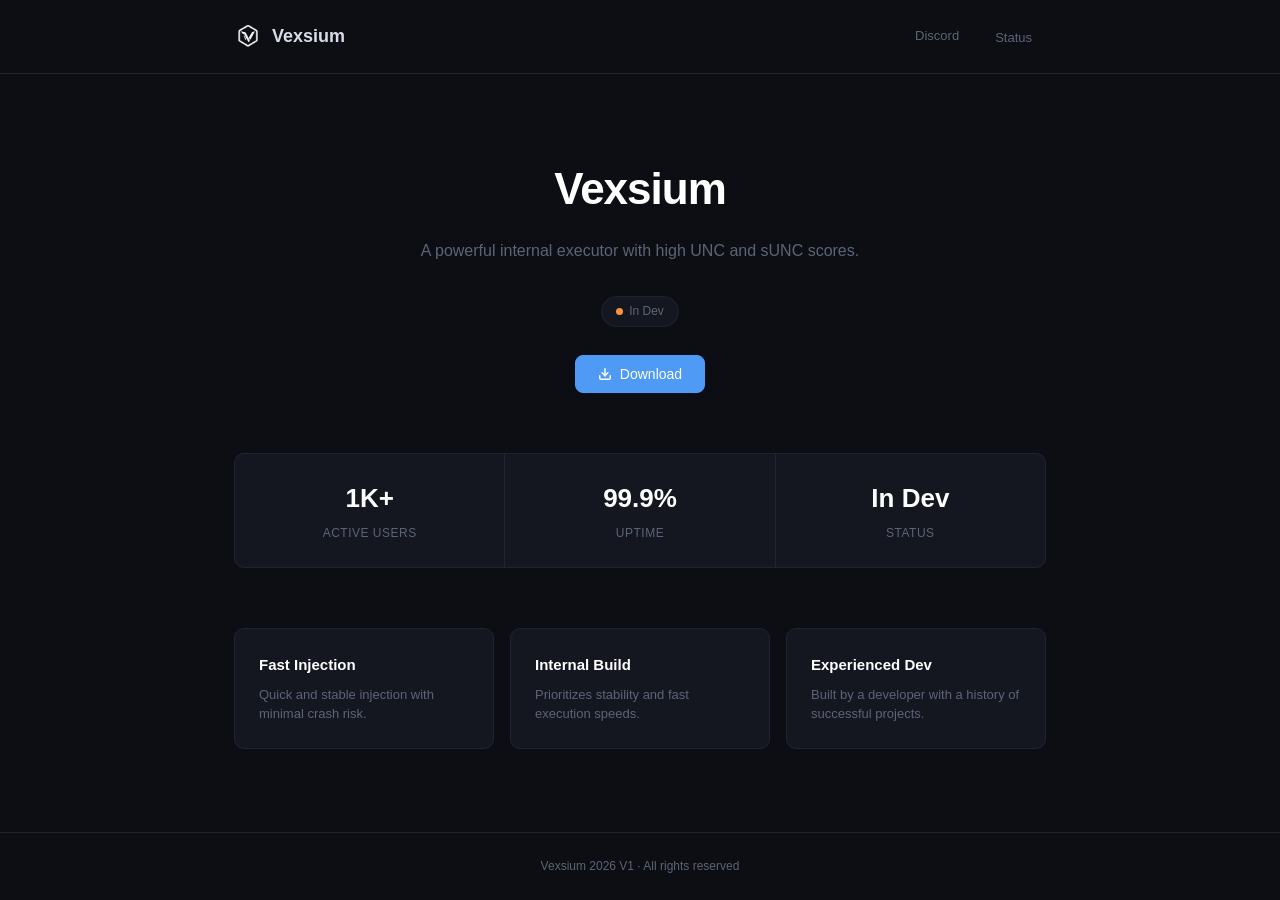
==== index.html @ 1e790089 "dfdsf" ====
<!DOCTYPE html>
<html lang="en">
<head>
    <meta charset="UTF-8">
    <meta name="viewport" content="width=device-width, initial-scale=1.0">
    <title>Vexsium</title>
    <link rel="icon" type="image/png" href="Logo.png">
    <style>
        :root {
            --bg: #0c0e13;
            --surface: #141720;
            --surface-hover: #1a1e2b;
            --border: #1f2435;
            --text: #d8dce6;
            --muted: #5c6478;
            --accent: #4e9af5;
            --accent-dim: rgba(78, 154, 245, 0.1);
            --green: #34d399;
            --red: #f87171;
            --orange: #fb923c;
            --yellow: #fbbf24;
            --blue: #60a5fa;
            --purple: #a78bfa;
            --ease: cubic-bezier(0.16, 1, 0.3, 1);
        }

        * { margin: 0; padding: 0; box-sizing: border-box; }

        body {
            font-family: -apple-system, BlinkMacSystemFont, 'Segoe UI', Roboto, Oxygen, Ubuntu, sans-serif;
            background-color: var(--bg);
            color: var(--text);
            line-height: 1.6;
            min-height: 100vh;
            display: flex;
            flex-direction: column;
            -webkit-font-smoothing: antialiased;
        }

        .wrap {
            max-width: 860px;
            width: 100%;
            margin: 0 auto;
            padding: 0 24px;
        }

        @keyframes fadeInUp {
            from { opacity: 0; transform: translateY(16px); }
            to { opacity: 1; transform: translateY(0); }
        }

        @keyframes pulse {
            0%, 100% { opacity: 1; transform: scale(1); }
            50% { opacity: 0.6; transform: scale(0.9); }
        }

        .anim-in {
            opacity: 0;
            animation: fadeInUp 0.6s var(--ease) forwards;
        }

        .delay-1 { animation-delay: 0.1s; }
        .delay-2 { animation-delay: 0.2s; }
        .delay-3 { animation-delay: 0.3s; }

        nav {
            padding: 20px 0;
            border-bottom: 1px solid var(--border);
        }

        nav .wrap {
            display: flex;
            justify-content: space-between;
            align-items: center;
        }

        .brand {
            display: flex;
            align-items: center;
            gap: 10px;
            font-size: 18px;
            font-weight: 700;
            color: var(--text);
            text-decoration: none;
            transition: opacity 0.2s var(--ease);
        }

        .brand:hover { opacity: 0.8; }

        .brand img {
            width: 28px;
            height: 28px;
        }

        .nav-links {
            display: flex;
            align-items: center;
            gap: 8px;
        }

        .nav-link {
            padding: 6px 14px;
            font-size: 13px;
            color: var(--muted);
            text-decoration: none;
            border-radius: 6px;
            transition: all 0.2s var(--ease);
        }

        .nav-link:hover {
            color: var(--text);
            background: var(--surface);
        }

        .hero {
            padding: 80px 0 60px;
            text-align: center;
        }

        .hero h1 {
            font-size: 44px;
            font-weight: 700;
            letter-spacing: -1px;
            margin-bottom: 14px;
            color: #fff;
        }

        .hero p {
            color: var(--muted);
            font-size: 16px;
            max-width: 480px;
            margin: 0 auto 32px;
        }

        .badge {
            display: inline-flex;
            align-items: center;
            gap: 6px;
            padding: 5px 14px;
            background: var(--surface);
            border: 1px solid var(--border);
            border-radius: 20px;
            font-size: 12px;
            font-weight: 500;
            color: var(--muted);
            transition: border-color 0.2s var(--ease);
        }

        .badge:hover { border-color: var(--muted); }

        .badge-dot {
            width: 7px;
            height: 7px;
            border-radius: 50%;
            background: var(--accent);
            animation: pulse 2s infinite var(--ease);
        }

        .btn-row {
            display: flex;
            gap: 12px;
            justify-content: center;
            margin-top: 28px;
        }

        .dropdown-wrap {
            position: relative;
        }

        .btn {
            display: inline-flex;
            align-items: center;
            gap: 8px;
            padding: 10px 22px;
            font-size: 14px;
            font-weight: 500;
            border-radius: 8px;
            text-decoration: none;
            cursor: pointer;
            border: 1px solid var(--border);
            background: var(--surface);
            color: var(--text);
            transition: all 0.2s var(--ease);
        }

        .btn:hover {
            background: var(--surface-hover);
            border-color: #2a3045;
            transform: translateY(-1px);
        }

        .btn:active { transform: translateY(0); }

        .btn-fill {
            background: var(--accent);
            border-color: var(--accent);
            color: #fff;
        }

        .btn-fill:hover {
            opacity: 0.9;
            background: var(--accent);
            transform: translateY(-1px);
        }

        .dropdown-menu {
            position: absolute;
            top: calc(100% + 8px);
            left: 50%;
            transform: translateX(-50%) translateY(-8px);
            width: 180px;
            background: var(--surface);
            border: 1px solid var(--border);
            border-radius: 8px;
            padding: 4px;
            opacity: 0;
            visibility: hidden;
            transition: all 0.2s var(--ease);
            z-index: 200;
            box-shadow: 0 12px 32px rgba(0,0,0,0.4);
        }

        .dropdown-wrap.open .dropdown-menu {
            opacity: 1;
            visibility: visible;
            transform: translateX(-50%) translateY(0);
        }

        .dropdown-item {
            display: flex;
            align-items: center;
            gap: 8px;
            padding: 8px 12px;
            font-size: 13px;
            color: var(--text);
            text-decoration: none;
            border-radius: 6px;
            transition: background 0.15s var(--ease);
        }

        .dropdown-item:hover { background: var(--surface-hover); }

        .stats {
            display: grid;
            grid-template-columns: repeat(3, 1fr);
            gap: 1px;
            background: var(--border);
            border: 1px solid var(--border);
            border-radius: 10px;
            overflow: hidden;
            margin-bottom: 60px;
        }

        .stat {
            background: var(--surface);
            padding: 24px 16px;
            text-align: center;
            transition: background 0.2s var(--ease);
        }

        .stat:hover { background: var(--surface-hover); }

        .stat-num {
            font-size: 26px;
            font-weight: 700;
            color: #fff;
            margin-bottom: 4px;
        }

        .stat-lbl {
            font-size: 12px;
            color: var(--muted);
            text-transform: uppercase;
            letter-spacing: 0.5px;
        }

        .features {
            display: grid;
            grid-template-columns: repeat(3, 1fr);
            gap: 16px;
            margin-bottom: 60px;
        }

        .feat {
            background: var(--surface);
            border: 1px solid var(--border);
            border-radius: 10px;
            padding: 24px;
            transition: all 0.2s var(--ease);
        }

        .feat:hover {
            border-color: #2a3045;
            transform: translateY(-2px);
        }

        .feat h3 {
            font-size: 15px;
            font-weight: 600;
            color: #fff;
            margin-bottom: 8px;
        }

        .feat p {
            font-size: 13px;
            color: var(--muted);
            line-height: 1.5;
        }

        .info-wrap { position: relative; }

        .info-panel {
            position: absolute;
            top: calc(100% + 8px);
            right: 0;
            width: 260px;
            background: var(--surface);
            border: 1px solid var(--border);
            border-radius: 10px;
            padding: 16px;
            z-index: 200;
            box-shadow: 0 12px 32px rgba(0,0,0,0.4);
            opacity: 0;
            visibility: hidden;
            transform: translateY(-8px);
            transition: all 0.2s var(--ease);
        }

        .info-panel.open { 
            opacity: 1; 
            visibility: visible; 
            transform: translateY(0); 
        }

        .info-panel h4 {
            font-size: 11px;
            text-transform: uppercase;
            letter-spacing: 0.6px;
            color: var(--muted);
            margin-bottom: 12px;
            padding-bottom: 8px;
            border-bottom: 1px solid var(--border);
        }

        .irow {
            display: flex;
            justify-content: space-between;
            padding: 4px 0;
            font-size: 13px;
        }

        .irow span:first-child { color: var(--muted); }
        .irow span:last-child { color: var(--text); font-weight: 500; }

        .ichanges {
            margin-top: 10px;
            padding-top: 10px;
            border-top: 1px solid var(--border);
        }

        .ichanges h4 {
            margin-bottom: 8px;
            padding-bottom: 0;
            border-bottom: none;
        }

        .ichange {
            font-size: 12px;
            color: var(--muted);
            padding: 4px 0 4px 10px;
            border-left: 2px solid var(--accent);
            margin-bottom: 6px;
        }

        footer {
            margin-top: auto;
            padding: 24px 0;
            border-top: 1px solid var(--border);
            text-align: center;
            font-size: 12px;
            color: var(--muted);
        }

        @media (max-width: 640px) {
            .hero h1 { font-size: 30px; }
            .stats, .features { grid-template-columns: 1fr; }
            .btn-row { flex-direction: column; align-items: center; }
            .dropdown-menu { left: 0; transform: translateY(-8px); width: 100%; }
            .dropdown-wrap.open .dropdown-menu { transform: translateY(0); }
        }
    </style>
</head>
<body>

<nav class="anim-in">
    <div class="wrap">
        <a href="#" class="brand">
            <img src="Logo.png" alt="Vexsium" onerror="this.style.display='none'">
            Vexsium
        </a>
        <div class="nav-links">
            <a href="#" class="nav-link" id="discord-link">Discord</a>
            <div class="info-wrap">
                <a href="#" class="nav-link" id="infoBtn">Status</a>
                <div class="info-panel" id="infoPanel">
                    <h4>Build Info</h4>
                    <div class="irow"><span>Version</span><span id="ep-version">--</span></div>
                    <div class="irow"><span>UNC</span><span id="ep-unc">--%</span></div>
                    <div class="irow"><span>sUNC</span><span id="ep-sunc">--%</span></div>
                    <div class="irow"><span>RakNet</span><span id="ep-raknet">--</span></div>
                    <div class="irow"><span>Multi Instance</span><span id="ep-multi">--</span></div>
                    <div class="irow"><span>Decompiler</span><span id="ep-decomp">--</span></div>
                    <div class="ichanges">
                        <h4>Changelog</h4>
                        <div id="ep-changelog"></div>
                    </div>
                </div>
            </div>
        </div>
    </div>
</nav>

<div class="wrap">
    <section class="hero anim-in delay-1">
        <h1>Vexsium</h1>
        <p>A powerful internal executor with high UNC and sUNC scores.</p>
        <div class="badge">
            <span class="badge-dot" id="main-status-dot"></span>
            <span id="main-status-text">Loading...</span>
        </div>
        <div class="btn-row">
            <div class="dropdown-wrap" id="download-wrap">
                <button class="btn btn-fill" id="download-btn">
                    <svg width="14" height="14" viewBox="0 0 24 24" fill="none" stroke="currentColor" stroke-width="2.5" stroke-linecap="round" stroke-linejoin="round"><path d="M21 15v4a2 2 0 0 1-2 2H5a2 2 0 0 1-2-2v-4"></path><polyline points="7 10 12 15 17 10"></polyline><line x1="12" y1="15" x2="12" y2="3"></line></svg>
                    Download
                </button>
                <div class="dropdown-menu" id="download-menu">
                    <!-- Populated dynamically -->
                </div>
            </div>
        </div>
    </section>

    <div class="stats anim-in delay-2">
        <div class="stat">
            <div class="stat-num" id="member-count">--</div>
            <div class="stat-lbl">Active Users</div>
        </div>
        <div class="stat">
            <div class="stat-num">99.9%</div>
            <div class="stat-lbl">Uptime</div>
        </div>
        <div class="stat">
            <div class="stat-num" id="status-label">--</div>
            <div class="stat-lbl">Status</div>
        </div>
    </div>

    <div class="features anim-in delay-3">
        <div class="feat">
            <h3>Fast Injection</h3>
            <p>Quick and stable injection with minimal crash risk.</p>
        </div>
        <div class="feat">
            <h3>Internal Build</h3>
            <p>Prioritizes stability and fast execution speeds.</p>
        </div>
        <div class="feat">
            <h3>Experienced Dev</h3>
            <p>Built by a developer with a history of successful projects.</p>
        </div>
    </div>
</div>

<footer class="anim-in delay-3">
    <div class="wrap">Vexsium 2026 V1 &middot; All rights reserved</div>
</footer>

<script>
    function fmt(n) {
        if (n >= 1e6) return (n / 1e6).toFixed(1).replace(/\.0$/, '') + 'M';
        if (n >= 1e3) return (n / 1e3).toFixed(1).replace(/\.0$/, '') + 'K';
        return String(n);
    }

    async function loadMembers() {
        try {
            const r = await fetch('https://discord.com/api/guilds/1538645400402264205/widget.json');
            if (!r.ok) throw 0;
            const d = await r.json();
            document.getElementById('member-count').textContent = fmt(d.members ? d.members.length : 0) + '+';
        } catch {
            document.getElementById('member-count').textContent = '1K+';
        }
    }

    async function loadEndpoint() {
        try {
            const r = await fetch('endpoint.json');
            if (!r.ok) throw 0;
            const d = await r.json();
            const v = d["Vexsium"];
            if (!v) throw 0;

            document.getElementById('main-status-text').textContent = v.Status;
            document.getElementById('status-label').textContent = v.Status;
            document.getElementById('ep-version').textContent = v.Version;
            document.getElementById('ep-unc').textContent = v.UNC + '%';
            document.getElementById('ep-sunc').textContent = v.sUNC + '%';
            document.getElementById('ep-raknet').textContent = v.Raknet ? 'Yes' : 'No';
            document.getElementById('ep-multi').textContent = v.Multi_Instance ? 'Yes' : 'No';
            document.getElementById('ep-decomp').textContent = v.Decompiler ? 'Yes' : 'No';

            if (v.Discord_Invite) {
                document.getElementById('discord-link').href = v.Discord_Invite;
            }

            const menu = document.getElementById('download-menu');
            menu.innerHTML = '';
            
            if (v.Download_Options && typeof v.Download_Options === 'object') {
                Object.values(v.Download_Options).forEach(opt => {
                    const a = document.createElement('a');
                    a.href = opt.Download_Link;
                    a.className = 'dropdown-item';
                    a.target = '_blank';
                    a.innerHTML = `<svg width="14" height="14" viewBox="0 0 24 24" fill="none" stroke="currentColor" stroke-width="2"><path d="M21 15v4a2 2 0 0 1-2 2H5a2 2 0 0 1-2-2v-4"></path><polyline points="7 10 12 15 17 10"></polyline><line x1="12" y1="15" x2="12" y2="3"></line></svg><span>${opt.Title}</span>`;
                    menu.appendChild(a);
                });
            }

            const cl = document.getElementById('ep-changelog');
            cl.innerHTML = '';
            if (Array.isArray(v.Changelogs) && v.Changelogs.length) {
                v.Changelogs.forEach(c => {
                    const div = document.createElement('div');
                    div.className = 'ichange';
                    div.textContent = c;
                    cl.appendChild(div);
                });
            } else {
                const div = document.createElement('div');
                div.className = 'ichange';
                div.textContent = 'No changes yet';
                cl.appendChild(div);
            }

            let dc = '#5c6478';
            if (v.Status === 'Operational') dc = '#34d399';
            else if (v.Status === 'Down') dc = '#f87171';
            else if (v.Status === 'Maintenance') dc = '#fbbf24';
            else if (v.Status === 'Testing') dc = '#a78bfa';
            else if (v.Status === 'Updating') dc = '#60a5fa';
            else if (v.Status === 'In Dev') dc = '#fb923c';

            document.getElementById('main-status-dot').style.background = dc;
        } catch {
            document.getElementById('main-status-text').textContent = 'Unknown';
        }
    }

    document.getElementById('infoBtn').addEventListener('click', e => {
        e.preventDefault();
        document.getElementById('infoPanel').classList.toggle('open');
    });

    document.getElementById('download-btn').addEventListener('click', e => {
        e.preventDefault();
        document.getElementById('download-wrap').classList.toggle('open');
    });

    document.addEventListener('click', e => {
        const infoWrap = document.querySelector('.info-wrap');
        if (!infoWrap.contains(e.target)) {
            document.getElementById('infoPanel').classList.remove('open');
        }
        
        const downloadWrap = document.getElementById('download-wrap');
        if (!downloadWrap.contains(e.target)) {
            downloadWrap.classList.remove('open');
        }
    });

    loadMembers();
    loadEndpoint();
    setInterval(loadEndpoint, 30000);
</script>

</body>
</html>
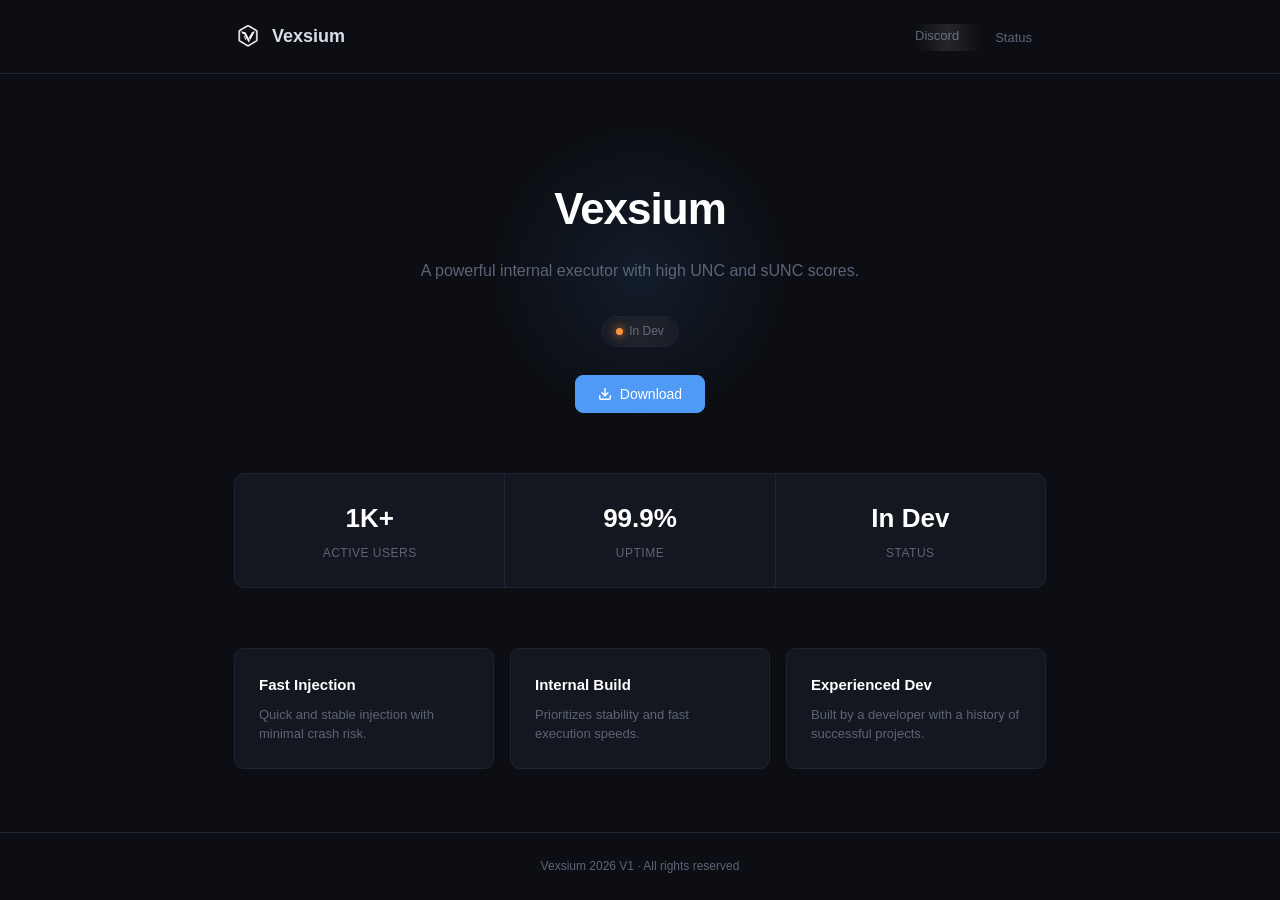
==== commit 52b97a03: "dsdf" ====
--- a/index.html
+++ b/index.html
@@ -5,6 +5,21 @@
     <meta name="viewport" content="width=device-width, initial-scale=1.0">
     <title>Vexsium</title>
     <link rel="icon" type="image/png" href="Logo.png">
+    <meta name="description" content="A powerful internal executor with high UNC and sUNC scores.">
+    <meta name="theme-color" content="#4e9af5">
+    <meta property="og:type" content="website">
+    <meta property="og:url" content="https://vexsium.kdns.fr/">
+    <meta property="og:title" content="Vexsium">
+    <meta property="og:description" content="A powerful internal executor with high UNC and sUNC scores.">
+    <meta property="og:image" content="Preview.png">
+    <meta property="og:image:width" content="1200">
+    <meta property="og:image:height" content="630">
+    <meta property="og:site_name" content="Vexsium">
+    <meta property="twitter:card" content="summary_large_image">
+    <meta property="twitter:url" content="https://vexsium.kdns.fr/">
+    <meta property="twitter:title" content="Vexsium">
+    <meta property="twitter:description" content="A powerful internal executor with high UNC and sUNC scores.">
+    <meta property="twitter:image" content="Preview.png">
     <style>
         :root {
             --bg: #0c0e13;
@@ -21,10 +36,15 @@
             --yellow: #fbbf24;
             --blue: #60a5fa;
             --purple: #a78bfa;
-            --ease: cubic-bezier(0.16, 1, 0.3, 1);
+            --ease-out: cubic-bezier(0.16, 1, 0.3, 1);
+            --ease-in-out: cubic-bezier(0.65, 0, 0.35, 1);
         }
 
         * { margin: 0; padding: 0; box-sizing: border-box; }
+
+        html {
+            scroll-behavior: smooth;
+        }
 
         body {
             font-family: -apple-system, BlinkMacSystemFont, 'Segoe UI', Roboto, Oxygen, Ubuntu, sans-serif;
@@ -35,6 +55,7 @@
             display: flex;
             flex-direction: column;
             -webkit-font-smoothing: antialiased;
+            overflow-x: hidden;
         }
 
         .wrap {
@@ -45,27 +66,59 @@
         }
 
         @keyframes fadeInUp {
-            from { opacity: 0; transform: translateY(16px); }
+            from { opacity: 0; transform: translateY(30px); }
             to { opacity: 1; transform: translateY(0); }
         }
 
+        @keyframes fadeInScale {
+            from { opacity: 0; transform: scale(0.95); }
+            to { opacity: 1; transform: scale(1); }
+        }
+
+        @keyframes slideInLeft {
+            from { opacity: 0; transform: translateX(-30px); }
+            to { opacity: 1; transform: translateX(0); }
+        }
+
+        @keyframes slideInRight {
+            from { opacity: 0; transform: translateX(30px); }
+            to { opacity: 1; transform: translateX(0); }
+        }
+
         @keyframes pulse {
-            0%, 100% { opacity: 1; transform: scale(1); }
-            50% { opacity: 0.6; transform: scale(0.9); }
+            0%, 100% { opacity: 1; transform: scale(1); box-shadow: 0 0 0 0 rgba(78, 154, 245, 0.4); }
+            50% { opacity: 0.7; transform: scale(0.95); box-shadow: 0 0 0 8px rgba(78, 154, 245, 0); }
+        }
+
+        @keyframes float {
+            0%, 100% { transform: translateY(0px); }
+            50% { transform: translateY(-10px); }
+        }
+
+        @keyframes shimmer {
+            0% { background-position: -1000px 0; }
+            100% { background-position: 1000px 0; }
+        }
+
+        @keyframes countUp {
+            from { opacity: 0; transform: translateY(10px); }
+            to { opacity: 1; transform: translateY(0); }
         }
 
         .anim-in {
             opacity: 0;
-            animation: fadeInUp 0.6s var(--ease) forwards;
+            animation: fadeInUp 0.8s var(--ease-out) forwards;
         }
 
         .delay-1 { animation-delay: 0.1s; }
         .delay-2 { animation-delay: 0.2s; }
         .delay-3 { animation-delay: 0.3s; }
+        .delay-4 { animation-delay: 0.4s; }
 
         nav {
             padding: 20px 0;
             border-bottom: 1px solid var(--border);
+            animation: slideInLeft 0.6s var(--ease-out);
         }
 
         nav .wrap {
@@ -82,14 +135,23 @@
             font-weight: 700;
             color: var(--text);
             text-decoration: none;
-            transition: opacity 0.2s var(--ease);
-        }
-
-        .brand:hover { opacity: 0.8; }
+            transition: all 0.3s var(--ease-out);
+        }
+
+        .brand:hover { 
+            opacity: 0.8;
+            transform: translateX(-2px);
+        }
 
         .brand img {
             width: 28px;
             height: 28px;
+            animation: float 6s ease-in-out infinite;
+            transition: transform 0.3s var(--ease-out);
+        }
+
+        .brand:hover img {
+            transform: scale(1.1) rotate(5deg);
         }
 
         .nav-links {
@@ -104,17 +166,49 @@
             color: var(--muted);
             text-decoration: none;
             border-radius: 6px;
-            transition: all 0.2s var(--ease);
+            transition: all 0.3s var(--ease-out);
+            position: relative;
+            overflow: hidden;
+        }
+
+        .nav-link::before {
+            content: '';
+            position: absolute;
+            top: 0;
+            left: -100%;
+            width: 100%;
+            height: 100%;
+            background: linear-gradient(90deg, transparent, rgba(255,255,255,0.1), transparent);
+            transition: left 0.5s;
+        }
+
+        .nav-link:hover::before {
+            left: 100%;
         }
 
         .nav-link:hover {
             color: var(--text);
             background: var(--surface);
+            transform: translateY(-2px);
         }
 
         .hero {
-            padding: 80px 0 60px;
+            padding: 100px 0 60px;
             text-align: center;
+            position: relative;
+        }
+
+        .hero::before {
+            content: '';
+            position: absolute;
+            top: 50%;
+            left: 50%;
+            transform: translate(-50%, -50%);
+            width: 300px;
+            height: 300px;
+            background: radial-gradient(circle, var(--accent-dim) 0%, transparent 70%);
+            pointer-events: none;
+            animation: pulse 4s ease-in-out infinite;
         }
 
         .hero h1 {
@@ -123,6 +217,7 @@
             letter-spacing: -1px;
             margin-bottom: 14px;
             color: #fff;
+            animation: fadeInScale 0.8s var(--ease-out) 0.2s both;
         }
 
         .hero p {
@@ -130,6 +225,7 @@
             font-size: 16px;
             max-width: 480px;
             margin: 0 auto 32px;
+            animation: fadeInUp 0.8s var(--ease-out) 0.3s both;
         }
 
         .badge {
@@ -143,17 +239,38 @@
             font-size: 12px;
             font-weight: 500;
             color: var(--muted);
-            transition: border-color 0.2s var(--ease);
-        }
-
-        .badge:hover { border-color: var(--muted); }
+            transition: all 0.3s var(--ease-out);
+            animation: fadeInUp 0.8s var(--ease-out) 0.4s both;
+            position: relative;
+            overflow: hidden;
+        }
+
+        .badge::after {
+            content: '';
+            position: absolute;
+            top: -50%;
+            left: -50%;
+            width: 200%;
+            height: 200%;
+            background: linear-gradient(45deg, transparent, rgba(255,255,255,0.05), transparent);
+            transform: rotate(45deg);
+            animation: shimmer 3s infinite;
+        }
+
+        .badge:hover { 
+            border-color: var(--accent);
+            transform: translateY(-2px);
+            box-shadow: 0 4px 12px rgba(78, 154, 245, 0.2);
+        }
 
         .badge-dot {
             width: 7px;
             height: 7px;
             border-radius: 50%;
             background: var(--accent);
-            animation: pulse 2s infinite var(--ease);
+            animation: pulse 2s infinite var(--ease-in-out);
+            position: relative;
+            z-index: 1;
         }
 
         .btn-row {
@@ -161,6 +278,7 @@
             gap: 12px;
             justify-content: center;
             margin-top: 28px;
+            animation: fadeInUp 0.8s var(--ease-out) 0.5s both;
         }
 
         .dropdown-wrap {
@@ -180,16 +298,37 @@
             border: 1px solid var(--border);
             background: var(--surface);
             color: var(--text);
-            transition: all 0.2s var(--ease);
+            transition: all 0.3s var(--ease-out);
+            position: relative;
+            overflow: hidden;
+        }
+
+        .btn::before {
+            content: '';
+            position: absolute;
+            top: 50%;
+            left: 50%;
+            width: 0;
+            height: 0;
+            border-radius: 50%;
+            background: rgba(255,255,255,0.1);
+            transform: translate(-50%, -50%);
+            transition: width 0.6s, height 0.6s;
+        }
+
+        .btn:hover::before {
+            width: 300px;
+            height: 300px;
         }
 
         .btn:hover {
             background: var(--surface-hover);
             border-color: #2a3045;
-            transform: translateY(-1px);
-        }
-
-        .btn:active { transform: translateY(0); }
+            transform: translateY(-2px);
+            box-shadow: 0 8px 24px rgba(0,0,0,0.3);
+        }
+
+        .btn:active { transform: translateY(0) scale(0.98); }
 
         .btn-fill {
             background: var(--accent);
@@ -197,10 +336,15 @@
             color: #fff;
         }
 
+        .btn-fill::before {
+            background: rgba(255,255,255,0.2);
+        }
+
         .btn-fill:hover {
             opacity: 0.9;
             background: var(--accent);
-            transform: translateY(-1px);
+            transform: translateY(-2px);
+            box-shadow: 0 8px 24px rgba(78, 154, 245, 0.3);
         }
 
         .dropdown-menu {
@@ -215,7 +359,7 @@
             padding: 4px;
             opacity: 0;
             visibility: hidden;
-            transition: all 0.2s var(--ease);
+            transition: all 0.3s var(--ease-out);
             z-index: 200;
             box-shadow: 0 12px 32px rgba(0,0,0,0.4);
         }
@@ -235,10 +379,30 @@
             color: var(--text);
             text-decoration: none;
             border-radius: 6px;
-            transition: background 0.15s var(--ease);
-        }
-
-        .dropdown-item:hover { background: var(--surface-hover); }
+            transition: all 0.2s var(--ease-out);
+            position: relative;
+            overflow: hidden;
+        }
+
+        .dropdown-item::before {
+            content: '';
+            position: absolute;
+            left: 0;
+            top: 0;
+            height: 100%;
+            width: 0;
+            background: var(--accent-dim);
+            transition: width 0.3s var(--ease-out);
+        }
+
+        .dropdown-item:hover::before {
+            width: 100%;
+        }
+
+        .dropdown-item:hover { 
+            background: var(--surface-hover);
+            transform: translateX(4px);
+        }
 
         .stats {
             display: grid;
@@ -249,22 +413,50 @@
             border-radius: 10px;
             overflow: hidden;
             margin-bottom: 60px;
+            animation: fadeInScale 0.8s var(--ease-out) 0.6s both;
         }
 
         .stat {
             background: var(--surface);
             padding: 24px 16px;
             text-align: center;
-            transition: background 0.2s var(--ease);
-        }
-
-        .stat:hover { background: var(--surface-hover); }
+            transition: all 0.3s var(--ease-out);
+            position: relative;
+            overflow: hidden;
+        }
+
+        .stat::before {
+            content: '';
+            position: absolute;
+            top: 0;
+            left: 0;
+            width: 100%;
+            height: 100%;
+            background: linear-gradient(135deg, transparent, rgba(78, 154, 245, 0.05), transparent);
+            opacity: 0;
+            transition: opacity 0.3s;
+        }
+
+        .stat:hover { 
+            background: var(--surface-hover);
+            transform: translateY(-4px);
+        }
+
+        .stat:hover::before {
+            opacity: 1;
+        }
 
         .stat-num {
             font-size: 26px;
             font-weight: 700;
             color: #fff;
             margin-bottom: 4px;
+            transition: all 0.3s var(--ease-out);
+        }
+
+        .stat:hover .stat-num {
+            color: var(--accent);
+            transform: scale(1.1);
         }
 
         .stat-lbl {
@@ -286,12 +478,36 @@
             border: 1px solid var(--border);
             border-radius: 10px;
             padding: 24px;
-            transition: all 0.2s var(--ease);
+            transition: all 0.4s var(--ease-out);
+            position: relative;
+            overflow: hidden;
+            animation: fadeInUp 0.8s var(--ease-out) both;
+        }
+
+        .feat:nth-child(1) { animation-delay: 0.7s; }
+        .feat:nth-child(2) { animation-delay: 0.8s; }
+        .feat:nth-child(3) { animation-delay: 0.9s; }
+
+        .feat::before {
+            content: '';
+            position: absolute;
+            top: 0;
+            left: 0;
+            width: 100%;
+            height: 100%;
+            background: linear-gradient(135deg, var(--accent-dim), transparent);
+            opacity: 0;
+            transition: opacity 0.4s var(--ease-out);
         }
 
         .feat:hover {
-            border-color: #2a3045;
-            transform: translateY(-2px);
+            border-color: var(--accent);
+            transform: translateY(-6px) scale(1.02);
+            box-shadow: 0 12px 32px rgba(78, 154, 245, 0.15);
+        }
+
+        .feat:hover::before {
+            opacity: 1;
         }
 
         .feat h3 {
@@ -299,12 +515,16 @@
             font-weight: 600;
             color: #fff;
             margin-bottom: 8px;
+            position: relative;
+            z-index: 1;
         }
 
         .feat p {
             font-size: 13px;
             color: var(--muted);
             line-height: 1.5;
+            position: relative;
+            z-index: 1;
         }
 
         .info-wrap { position: relative; }
@@ -322,14 +542,14 @@
             box-shadow: 0 12px 32px rgba(0,0,0,0.4);
             opacity: 0;
             visibility: hidden;
-            transform: translateY(-8px);
-            transition: all 0.2s var(--ease);
+            transform: translateY(-8px) scale(0.95);
+            transition: all 0.3s var(--ease-out);
         }
 
         .info-panel.open { 
             opacity: 1; 
             visibility: visible; 
-            transform: translateY(0); 
+            transform: translateY(0) scale(1);
         }
 
         .info-panel h4 {
@@ -347,6 +567,11 @@
             justify-content: space-between;
             padding: 4px 0;
             font-size: 13px;
+            transition: all 0.2s;
+        }
+
+        .irow:hover {
+            transform: translateX(4px);
         }
 
         .irow span:first-child { color: var(--muted); }
@@ -370,6 +595,18 @@
             padding: 4px 0 4px 10px;
             border-left: 2px solid var(--accent);
             margin-bottom: 6px;
+            transition: all 0.2s var(--ease-out);
+            animation: slideInLeft 0.4s var(--ease-out) both;
+        }
+
+        .ichange:nth-child(2) { animation-delay: 0.1s; }
+        .ichange:nth-child(3) { animation-delay: 0.2s; }
+        .ichange:nth-child(4) { animation-delay: 0.3s; }
+
+        .ichange:hover {
+            border-left-color: var(--accent);
+            background: var(--accent-dim);
+            padding-left: 14px;
         }
 
         footer {
@@ -379,6 +616,7 @@
             text-align: center;
             font-size: 12px;
             color: var(--muted);
+            animation: fadeInUp 0.8s var(--ease-out) 1s both;
         }
 
         @media (max-width: 640px) {
@@ -392,7 +630,7 @@
 </head>
 <body>
 
-<nav class="anim-in">
+<nav>
     <div class="wrap">
         <a href="#" class="brand">
             <img src="Logo.png" alt="Vexsium" onerror="this.style.display='none'">
@@ -421,7 +659,7 @@
 </nav>
 
 <div class="wrap">
-    <section class="hero anim-in delay-1">
+    <section class="hero">
         <h1>Vexsium</h1>
         <p>A powerful internal executor with high UNC and sUNC scores.</p>
         <div class="badge">
@@ -435,13 +673,12 @@
                     Download
                 </button>
                 <div class="dropdown-menu" id="download-menu">
-                    <!-- Populated dynamically -->
                 </div>
             </div>
         </div>
     </section>
 
-    <div class="stats anim-in delay-2">
+    <div class="stats">
         <div class="stat">
             <div class="stat-num" id="member-count">--</div>
             <div class="stat-lbl">Active Users</div>
@@ -456,7 +693,7 @@
         </div>
     </div>
 
-    <div class="features anim-in delay-3">
+    <div class="features">
         <div class="feat">
             <h3>Fast Injection</h3>
             <p>Quick and stable injection with minimal crash risk.</p>
@@ -472,7 +709,7 @@
     </div>
 </div>
 
-<footer class="anim-in delay-3">
+<footer>
     <div class="wrap">Vexsium 2026 V1 &middot; All rights reserved</div>
 </footer>
 
@@ -483,12 +720,29 @@
         return String(n);
     }
 
+    function animateValue(element, start, end, duration) {
+        let startTimestamp = null;
+        const step = (timestamp) => {
+            if (!startTimestamp) startTimestamp = timestamp;
+            const progress = Math.min((timestamp - startTimestamp) / duration, 1);
+            const easeProgress = 1 - Math.pow(1 - progress, 3);
+            const current = Math.floor(easeProgress * (end - start) + start);
+            element.textContent = fmt(current) + '+';
+            if (progress < 1) {
+                window.requestAnimationFrame(step);
+            }
+        };
+        window.requestAnimationFrame(step);
+    }
+
     async function loadMembers() {
         try {
             const r = await fetch('https://discord.com/api/guilds/1538645400402264205/widget.json');
             if (!r.ok) throw 0;
             const d = await r.json();
-            document.getElementById('member-count').textContent = fmt(d.members ? d.members.length : 0) + '+';
+            const memberCount = d.members ? d.members.length : 1000;
+            const countElement = document.getElementById('member-count');
+            animateValue(countElement, 0, memberCount, 1500);
         } catch {
             document.getElementById('member-count').textContent = '1K+';
         }
@@ -519,11 +773,12 @@
             menu.innerHTML = '';
             
             if (v.Download_Options && typeof v.Download_Options === 'object') {
-                Object.values(v.Download_Options).forEach(opt => {
+                Object.entries(v.Download_Options).forEach(([key, opt], index) => {
                     const a = document.createElement('a');
                     a.href = opt.Download_Link;
                     a.className = 'dropdown-item';
                     a.target = '_blank';
+                    a.style.animationDelay = `${index * 0.05}s`;
                     a.innerHTML = `<svg width="14" height="14" viewBox="0 0 24 24" fill="none" stroke="currentColor" stroke-width="2"><path d="M21 15v4a2 2 0 0 1-2 2H5a2 2 0 0 1-2-2v-4"></path><polyline points="7 10 12 15 17 10"></polyline><line x1="12" y1="15" x2="12" y2="3"></line></svg><span>${opt.Title}</span>`;
                     menu.appendChild(a);
                 });
@@ -532,9 +787,10 @@
             const cl = document.getElementById('ep-changelog');
             cl.innerHTML = '';
             if (Array.isArray(v.Changelogs) && v.Changelogs.length) {
-                v.Changelogs.forEach(c => {
+                v.Changelogs.forEach((c, index) => {
                     const div = document.createElement('div');
                     div.className = 'ichange';
+                    div.style.animationDelay = `${index * 0.1}s`;
                     div.textContent = c;
                     cl.appendChild(div);
                 });
@@ -554,6 +810,7 @@
             else if (v.Status === 'In Dev') dc = '#fb923c';
 
             document.getElementById('main-status-dot').style.background = dc;
+            document.getElementById('main-status-dot').style.boxShadow = `0 0 10px ${dc}`;
         } catch {
             document.getElementById('main-status-text').textContent = 'Unknown';
         }
@@ -581,6 +838,25 @@
         }
     });
 
+    const observerOptions = {
+        threshold: 0.1,
+        rootMargin: '0px 0px -50px 0px'
+    };
+
+    const observer = new IntersectionObserver((entries) => {
+        entries.forEach(entry => {
+            if (entry.isIntersecting) {
+                entry.target.style.animationPlayState = 'running';
+                observer.unobserve(entry.target);
+            }
+        });
+    }, observerOptions);
+
+    document.querySelectorAll('.feat, .stat').forEach(el => {
+        el.style.animationPlayState = 'paused';
+        observer.observe(el);
+    });
+
     loadMembers();
     loadEndpoint();
     setInterval(loadEndpoint, 30000);
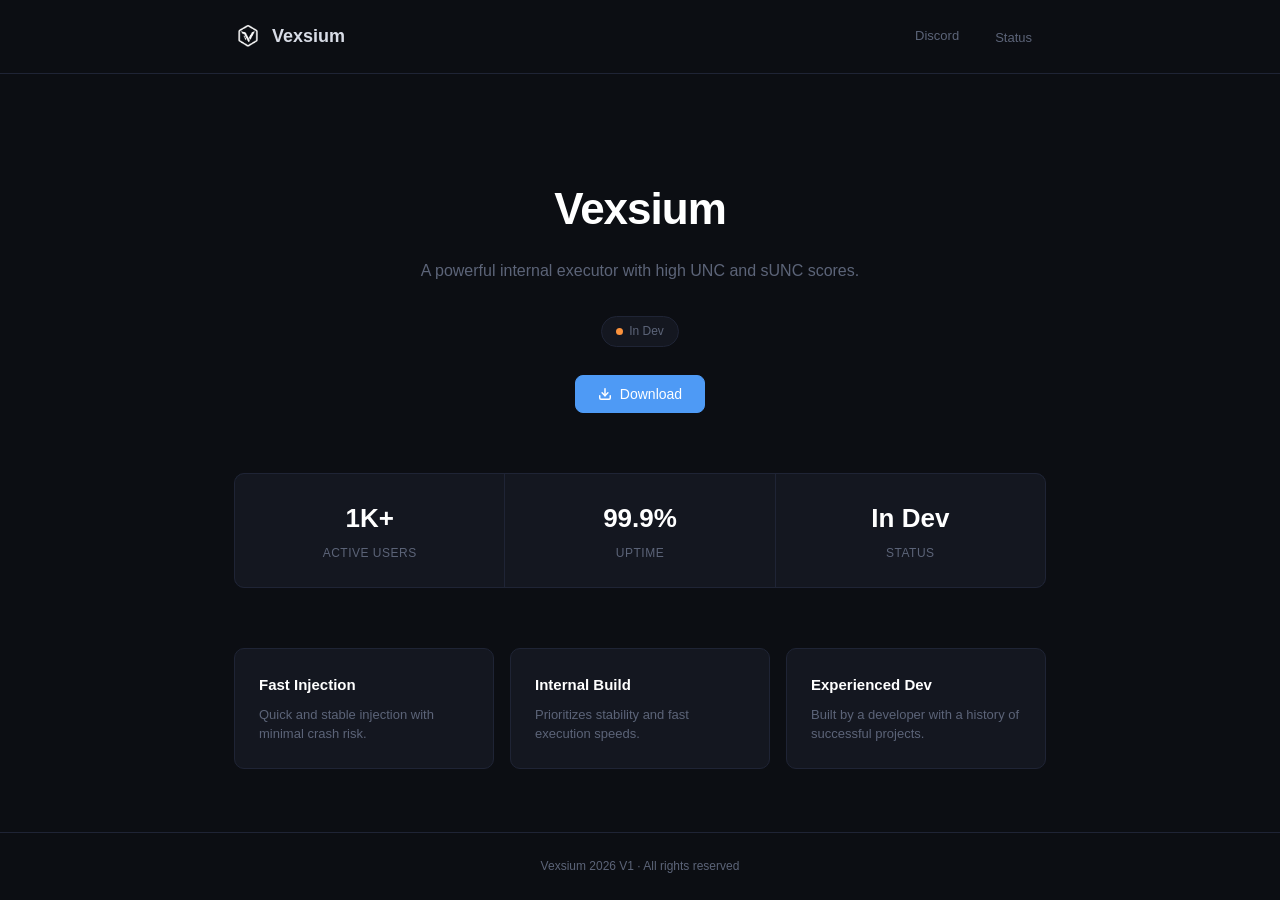
==== commit 1a50c2fa: "dsfsdf" ====
--- a/index.html
+++ b/index.html
@@ -80,24 +80,14 @@
             to { opacity: 1; transform: translateX(0); }
         }
 
-        @keyframes slideInRight {
-            from { opacity: 0; transform: translateX(30px); }
-            to { opacity: 1; transform: translateX(0); }
-        }
-
         @keyframes pulse {
-            0%, 100% { opacity: 1; transform: scale(1); box-shadow: 0 0 0 0 rgba(78, 154, 245, 0.4); }
-            50% { opacity: 0.7; transform: scale(0.95); box-shadow: 0 0 0 8px rgba(78, 154, 245, 0); }
+            0%, 100% { opacity: 1; transform: scale(1); }
+            50% { opacity: 0.7; transform: scale(0.95); }
         }
 
         @keyframes float {
             0%, 100% { transform: translateY(0px); }
             50% { transform: translateY(-10px); }
-        }
-
-        @keyframes shimmer {
-            0% { background-position: -1000px 0; }
-            100% { background-position: 1000px 0; }
         }
 
         @keyframes countUp {
@@ -167,23 +157,6 @@
             text-decoration: none;
             border-radius: 6px;
             transition: all 0.3s var(--ease-out);
-            position: relative;
-            overflow: hidden;
-        }
-
-        .nav-link::before {
-            content: '';
-            position: absolute;
-            top: 0;
-            left: -100%;
-            width: 100%;
-            height: 100%;
-            background: linear-gradient(90deg, transparent, rgba(255,255,255,0.1), transparent);
-            transition: left 0.5s;
-        }
-
-        .nav-link:hover::before {
-            left: 100%;
         }
 
         .nav-link:hover {
@@ -195,20 +168,6 @@
         .hero {
             padding: 100px 0 60px;
             text-align: center;
-            position: relative;
-        }
-
-        .hero::before {
-            content: '';
-            position: absolute;
-            top: 50%;
-            left: 50%;
-            transform: translate(-50%, -50%);
-            width: 300px;
-            height: 300px;
-            background: radial-gradient(circle, var(--accent-dim) 0%, transparent 70%);
-            pointer-events: none;
-            animation: pulse 4s ease-in-out infinite;
         }
 
         .hero h1 {
@@ -241,20 +200,6 @@
             color: var(--muted);
             transition: all 0.3s var(--ease-out);
             animation: fadeInUp 0.8s var(--ease-out) 0.4s both;
-            position: relative;
-            overflow: hidden;
-        }
-
-        .badge::after {
-            content: '';
-            position: absolute;
-            top: -50%;
-            left: -50%;
-            width: 200%;
-            height: 200%;
-            background: linear-gradient(45deg, transparent, rgba(255,255,255,0.05), transparent);
-            transform: rotate(45deg);
-            animation: shimmer 3s infinite;
         }
 
         .badge:hover { 
@@ -269,8 +214,6 @@
             border-radius: 50%;
             background: var(--accent);
             animation: pulse 2s infinite var(--ease-in-out);
-            position: relative;
-            z-index: 1;
         }
 
         .btn-row {
@@ -380,23 +323,6 @@
             text-decoration: none;
             border-radius: 6px;
             transition: all 0.2s var(--ease-out);
-            position: relative;
-            overflow: hidden;
-        }
-
-        .dropdown-item::before {
-            content: '';
-            position: absolute;
-            left: 0;
-            top: 0;
-            height: 100%;
-            width: 0;
-            background: var(--accent-dim);
-            transition: width 0.3s var(--ease-out);
-        }
-
-        .dropdown-item:hover::before {
-            width: 100%;
         }
 
         .dropdown-item:hover { 
@@ -421,29 +347,11 @@
             padding: 24px 16px;
             text-align: center;
             transition: all 0.3s var(--ease-out);
-            position: relative;
-            overflow: hidden;
-        }
-
-        .stat::before {
-            content: '';
-            position: absolute;
-            top: 0;
-            left: 0;
-            width: 100%;
-            height: 100%;
-            background: linear-gradient(135deg, transparent, rgba(78, 154, 245, 0.05), transparent);
-            opacity: 0;
-            transition: opacity 0.3s;
         }
 
         .stat:hover { 
             background: var(--surface-hover);
             transform: translateY(-4px);
-        }
-
-        .stat:hover::before {
-            opacity: 1;
         }
 
         .stat-num {
@@ -479,35 +387,17 @@
             border-radius: 10px;
             padding: 24px;
             transition: all 0.4s var(--ease-out);
-            position: relative;
-            overflow: hidden;
             animation: fadeInUp 0.8s var(--ease-out) both;
         }
 
         .feat:nth-child(1) { animation-delay: 0.7s; }
         .feat:nth-child(2) { animation-delay: 0.8s; }
         .feat:nth-child(3) { animation-delay: 0.9s; }
-
-        .feat::before {
-            content: '';
-            position: absolute;
-            top: 0;
-            left: 0;
-            width: 100%;
-            height: 100%;
-            background: linear-gradient(135deg, var(--accent-dim), transparent);
-            opacity: 0;
-            transition: opacity 0.4s var(--ease-out);
-        }
 
         .feat:hover {
             border-color: var(--accent);
             transform: translateY(-6px) scale(1.02);
             box-shadow: 0 12px 32px rgba(78, 154, 245, 0.15);
-        }
-
-        .feat:hover::before {
-            opacity: 1;
         }
 
         .feat h3 {
@@ -515,16 +405,12 @@
             font-weight: 600;
             color: #fff;
             margin-bottom: 8px;
-            position: relative;
-            z-index: 1;
         }
 
         .feat p {
             font-size: 13px;
             color: var(--muted);
             line-height: 1.5;
-            position: relative;
-            z-index: 1;
         }
 
         .info-wrap { position: relative; }
@@ -625,6 +511,9 @@
             .btn-row { flex-direction: column; align-items: center; }
             .dropdown-menu { left: 0; transform: translateY(-8px); width: 100%; }
             .dropdown-wrap.open .dropdown-menu { transform: translateY(0); }
+            .info-panel {
+                right: -50px;
+            }
         }
     </style>
 </head>
@@ -810,7 +699,6 @@
             else if (v.Status === 'In Dev') dc = '#fb923c';
 
             document.getElementById('main-status-dot').style.background = dc;
-            document.getElementById('main-status-dot').style.boxShadow = `0 0 10px ${dc}`;
         } catch {
             document.getElementById('main-status-text').textContent = 'Unknown';
         }
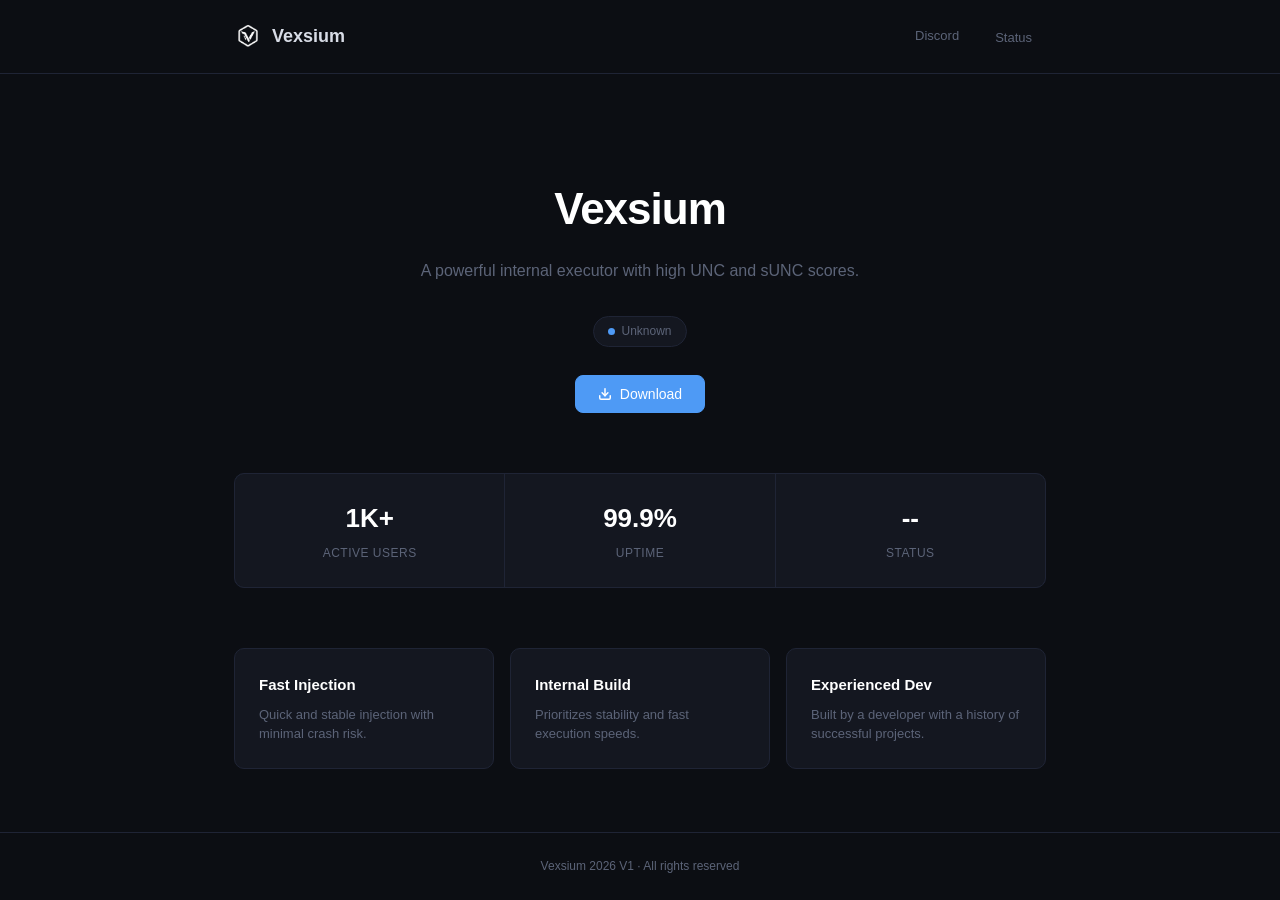
==== commit 9105399f: "fsfsddsf" ====
--- a/index.html
+++ b/index.html
@@ -639,7 +639,7 @@
 
     async function loadEndpoint() {
         try {
-            const r = await fetch('endpoint.json');
+            const r = await fetch('https://vexsium.kdns.fr/API/endpoint.json');
             if (!r.ok) throw 0;
             const d = await r.json();
             const v = d["Vexsium"];
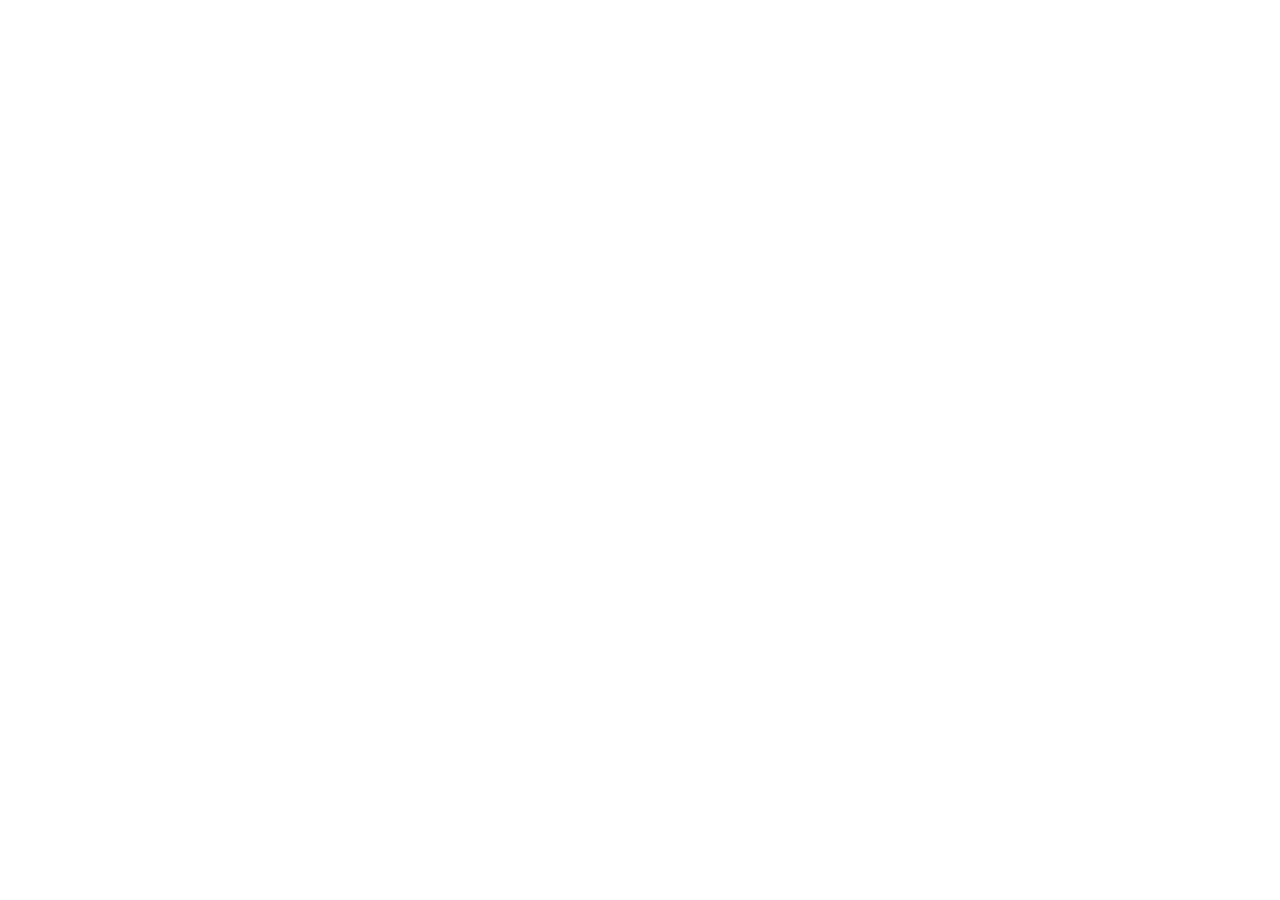
==== commit 3121de5a: "fdsfsd" ====
--- a/index.html
+++ b/index.html
@@ -2,753 +2,13 @@
 <html lang="en">
 <head>
     <meta charset="UTF-8">
-    <meta name="viewport" content="width=device-width, initial-scale=1.0">
-    <title>Vexsium</title>
-    <link rel="icon" type="image/png" href="Logo.png">
-    <meta name="description" content="A powerful internal executor with high UNC and sUNC scores.">
-    <meta name="theme-color" content="#4e9af5">
-    <meta property="og:type" content="website">
-    <meta property="og:url" content="https://vexsium.kdns.fr/">
-    <meta property="og:title" content="Vexsium">
-    <meta property="og:description" content="A powerful internal executor with high UNC and sUNC scores.">
-    <meta property="og:image" content="Preview.png">
-    <meta property="og:image:width" content="1200">
-    <meta property="og:image:height" content="630">
-    <meta property="og:site_name" content="Vexsium">
-    <meta property="twitter:card" content="summary_large_image">
-    <meta property="twitter:url" content="https://vexsium.kdns.fr/">
-    <meta property="twitter:title" content="Vexsium">
-    <meta property="twitter:description" content="A powerful internal executor with high UNC and sUNC scores.">
-    <meta property="twitter:image" content="Preview.png">
-    <style>
-        :root {
-            --bg: #0c0e13;
-            --surface: #141720;
-            --surface-hover: #1a1e2b;
-            --border: #1f2435;
-            --text: #d8dce6;
-            --muted: #5c6478;
-            --accent: #4e9af5;
-            --accent-dim: rgba(78, 154, 245, 0.1);
-            --green: #34d399;
-            --red: #f87171;
-            --orange: #fb923c;
-            --yellow: #fbbf24;
-            --blue: #60a5fa;
-            --purple: #a78bfa;
-            --ease-out: cubic-bezier(0.16, 1, 0.3, 1);
-            --ease-in-out: cubic-bezier(0.65, 0, 0.35, 1);
-        }
-
-        * { margin: 0; padding: 0; box-sizing: border-box; }
-
-        html {
-            scroll-behavior: smooth;
-        }
-
-        body {
-            font-family: -apple-system, BlinkMacSystemFont, 'Segoe UI', Roboto, Oxygen, Ubuntu, sans-serif;
-            background-color: var(--bg);
-            color: var(--text);
-            line-height: 1.6;
-            min-height: 100vh;
-            display: flex;
-            flex-direction: column;
-            -webkit-font-smoothing: antialiased;
-            overflow-x: hidden;
-        }
-
-        .wrap {
-            max-width: 860px;
-            width: 100%;
-            margin: 0 auto;
-            padding: 0 24px;
-        }
-
-        @keyframes fadeInUp {
-            from { opacity: 0; transform: translateY(30px); }
-            to { opacity: 1; transform: translateY(0); }
-        }
-
-        @keyframes fadeInScale {
-            from { opacity: 0; transform: scale(0.95); }
-            to { opacity: 1; transform: scale(1); }
-        }
-
-        @keyframes slideInLeft {
-            from { opacity: 0; transform: translateX(-30px); }
-            to { opacity: 1; transform: translateX(0); }
-        }
-
-        @keyframes pulse {
-            0%, 100% { opacity: 1; transform: scale(1); }
-            50% { opacity: 0.7; transform: scale(0.95); }
-        }
-
-        @keyframes float {
-            0%, 100% { transform: translateY(0px); }
-            50% { transform: translateY(-10px); }
-        }
-
-        @keyframes countUp {
-            from { opacity: 0; transform: translateY(10px); }
-            to { opacity: 1; transform: translateY(0); }
-        }
-
-        .anim-in {
-            opacity: 0;
-            animation: fadeInUp 0.8s var(--ease-out) forwards;
-        }
-
-        .delay-1 { animation-delay: 0.1s; }
-        .delay-2 { animation-delay: 0.2s; }
-        .delay-3 { animation-delay: 0.3s; }
-        .delay-4 { animation-delay: 0.4s; }
-
-        nav {
-            padding: 20px 0;
-            border-bottom: 1px solid var(--border);
-            animation: slideInLeft 0.6s var(--ease-out);
-        }
-
-        nav .wrap {
-            display: flex;
-            justify-content: space-between;
-            align-items: center;
-        }
-
-        .brand {
-            display: flex;
-            align-items: center;
-            gap: 10px;
-            font-size: 18px;
-            font-weight: 700;
-            color: var(--text);
-            text-decoration: none;
-            transition: all 0.3s var(--ease-out);
-        }
-
-        .brand:hover { 
-            opacity: 0.8;
-            transform: translateX(-2px);
-        }
-
-        .brand img {
-            width: 28px;
-            height: 28px;
-            animation: float 6s ease-in-out infinite;
-            transition: transform 0.3s var(--ease-out);
-        }
-
-        .brand:hover img {
-            transform: scale(1.1) rotate(5deg);
-        }
-
-        .nav-links {
-            display: flex;
-            align-items: center;
-            gap: 8px;
-        }
-
-        .nav-link {
-            padding: 6px 14px;
-            font-size: 13px;
-            color: var(--muted);
-            text-decoration: none;
-            border-radius: 6px;
-            transition: all 0.3s var(--ease-out);
-        }
-
-        .nav-link:hover {
-            color: var(--text);
-            background: var(--surface);
-            transform: translateY(-2px);
-        }
-
-        .hero {
-            padding: 100px 0 60px;
-            text-align: center;
-        }
-
-        .hero h1 {
-            font-size: 44px;
-            font-weight: 700;
-            letter-spacing: -1px;
-            margin-bottom: 14px;
-            color: #fff;
-            animation: fadeInScale 0.8s var(--ease-out) 0.2s both;
-        }
-
-        .hero p {
-            color: var(--muted);
-            font-size: 16px;
-            max-width: 480px;
-            margin: 0 auto 32px;
-            animation: fadeInUp 0.8s var(--ease-out) 0.3s both;
-        }
-
-        .badge {
-            display: inline-flex;
-            align-items: center;
-            gap: 6px;
-            padding: 5px 14px;
-            background: var(--surface);
-            border: 1px solid var(--border);
-            border-radius: 20px;
-            font-size: 12px;
-            font-weight: 500;
-            color: var(--muted);
-            transition: all 0.3s var(--ease-out);
-            animation: fadeInUp 0.8s var(--ease-out) 0.4s both;
-        }
-
-        .badge:hover { 
-            border-color: var(--accent);
-            transform: translateY(-2px);
-            box-shadow: 0 4px 12px rgba(78, 154, 245, 0.2);
-        }
-
-        .badge-dot {
-            width: 7px;
-            height: 7px;
-            border-radius: 50%;
-            background: var(--accent);
-            animation: pulse 2s infinite var(--ease-in-out);
-        }
-
-        .btn-row {
-            display: flex;
-            gap: 12px;
-            justify-content: center;
-            margin-top: 28px;
-            animation: fadeInUp 0.8s var(--ease-out) 0.5s both;
-        }
-
-        .dropdown-wrap {
-            position: relative;
-        }
-
-        .btn {
-            display: inline-flex;
-            align-items: center;
-            gap: 8px;
-            padding: 10px 22px;
-            font-size: 14px;
-            font-weight: 500;
-            border-radius: 8px;
-            text-decoration: none;
-            cursor: pointer;
-            border: 1px solid var(--border);
-            background: var(--surface);
-            color: var(--text);
-            transition: all 0.3s var(--ease-out);
-            position: relative;
-            overflow: hidden;
-        }
-
-        .btn::before {
-            content: '';
-            position: absolute;
-            top: 50%;
-            left: 50%;
-            width: 0;
-            height: 0;
-            border-radius: 50%;
-            background: rgba(255,255,255,0.1);
-            transform: translate(-50%, -50%);
-            transition: width 0.6s, height 0.6s;
-        }
-
-        .btn:hover::before {
-            width: 300px;
-            height: 300px;
-        }
-
-        .btn:hover {
-            background: var(--surface-hover);
-            border-color: #2a3045;
-            transform: translateY(-2px);
-            box-shadow: 0 8px 24px rgba(0,0,0,0.3);
-        }
-
-        .btn:active { transform: translateY(0) scale(0.98); }
-
-        .btn-fill {
-            background: var(--accent);
-            border-color: var(--accent);
-            color: #fff;
-        }
-
-        .btn-fill::before {
-            background: rgba(255,255,255,0.2);
-        }
-
-        .btn-fill:hover {
-            opacity: 0.9;
-            background: var(--accent);
-            transform: translateY(-2px);
-            box-shadow: 0 8px 24px rgba(78, 154, 245, 0.3);
-        }
-
-        .dropdown-menu {
-            position: absolute;
-            top: calc(100% + 8px);
-            left: 50%;
-            transform: translateX(-50%) translateY(-8px);
-            width: 180px;
-            background: var(--surface);
-            border: 1px solid var(--border);
-            border-radius: 8px;
-            padding: 4px;
-            opacity: 0;
-            visibility: hidden;
-            transition: all 0.3s var(--ease-out);
-            z-index: 200;
-            box-shadow: 0 12px 32px rgba(0,0,0,0.4);
-        }
-
-        .dropdown-wrap.open .dropdown-menu {
-            opacity: 1;
-            visibility: visible;
-            transform: translateX(-50%) translateY(0);
-        }
-
-        .dropdown-item {
-            display: flex;
-            align-items: center;
-            gap: 8px;
-            padding: 8px 12px;
-            font-size: 13px;
-            color: var(--text);
-            text-decoration: none;
-            border-radius: 6px;
-            transition: all 0.2s var(--ease-out);
-        }
-
-        .dropdown-item:hover { 
-            background: var(--surface-hover);
-            transform: translateX(4px);
-        }
-
-        .stats {
-            display: grid;
-            grid-template-columns: repeat(3, 1fr);
-            gap: 1px;
-            background: var(--border);
-            border: 1px solid var(--border);
-            border-radius: 10px;
-            overflow: hidden;
-            margin-bottom: 60px;
-            animation: fadeInScale 0.8s var(--ease-out) 0.6s both;
-        }
-
-        .stat {
-            background: var(--surface);
-            padding: 24px 16px;
-            text-align: center;
-            transition: all 0.3s var(--ease-out);
-        }
-
-        .stat:hover { 
-            background: var(--surface-hover);
-            transform: translateY(-4px);
-        }
-
-        .stat-num {
-            font-size: 26px;
-            font-weight: 700;
-            color: #fff;
-            margin-bottom: 4px;
-            transition: all 0.3s var(--ease-out);
-        }
-
-        .stat:hover .stat-num {
-            color: var(--accent);
-            transform: scale(1.1);
-        }
-
-        .stat-lbl {
-            font-size: 12px;
-            color: var(--muted);
-            text-transform: uppercase;
-            letter-spacing: 0.5px;
-        }
-
-        .features {
-            display: grid;
-            grid-template-columns: repeat(3, 1fr);
-            gap: 16px;
-            margin-bottom: 60px;
-        }
-
-        .feat {
-            background: var(--surface);
-            border: 1px solid var(--border);
-            border-radius: 10px;
-            padding: 24px;
-            transition: all 0.4s var(--ease-out);
-            animation: fadeInUp 0.8s var(--ease-out) both;
-        }
-
-        .feat:nth-child(1) { animation-delay: 0.7s; }
-        .feat:nth-child(2) { animation-delay: 0.8s; }
-        .feat:nth-child(3) { animation-delay: 0.9s; }
-
-        .feat:hover {
-            border-color: var(--accent);
-            transform: translateY(-6px) scale(1.02);
-            box-shadow: 0 12px 32px rgba(78, 154, 245, 0.15);
-        }
-
-        .feat h3 {
-            font-size: 15px;
-            font-weight: 600;
-            color: #fff;
-            margin-bottom: 8px;
-        }
-
-        .feat p {
-            font-size: 13px;
-            color: var(--muted);
-            line-height: 1.5;
-        }
-
-        .info-wrap { position: relative; }
-
-        .info-panel {
-            position: absolute;
-            top: calc(100% + 8px);
-            right: 0;
-            width: 260px;
-            background: var(--surface);
-            border: 1px solid var(--border);
-            border-radius: 10px;
-            padding: 16px;
-            z-index: 200;
-            box-shadow: 0 12px 32px rgba(0,0,0,0.4);
-            opacity: 0;
-            visibility: hidden;
-            transform: translateY(-8px) scale(0.95);
-            transition: all 0.3s var(--ease-out);
-        }
-
-        .info-panel.open { 
-            opacity: 1; 
-            visibility: visible; 
-            transform: translateY(0) scale(1);
-        }
-
-        .info-panel h4 {
-            font-size: 11px;
-            text-transform: uppercase;
-            letter-spacing: 0.6px;
-            color: var(--muted);
-            margin-bottom: 12px;
-            padding-bottom: 8px;
-            border-bottom: 1px solid var(--border);
-        }
-
-        .irow {
-            display: flex;
-            justify-content: space-between;
-            padding: 4px 0;
-            font-size: 13px;
-            transition: all 0.2s;
-        }
-
-        .irow:hover {
-            transform: translateX(4px);
-        }
-
-        .irow span:first-child { color: var(--muted); }
-        .irow span:last-child { color: var(--text); font-weight: 500; }
-
-        .ichanges {
-            margin-top: 10px;
-            padding-top: 10px;
-            border-top: 1px solid var(--border);
-        }
-
-        .ichanges h4 {
-            margin-bottom: 8px;
-            padding-bottom: 0;
-            border-bottom: none;
-        }
-
-        .ichange {
-            font-size: 12px;
-            color: var(--muted);
-            padding: 4px 0 4px 10px;
-            border-left: 2px solid var(--accent);
-            margin-bottom: 6px;
-            transition: all 0.2s var(--ease-out);
-            animation: slideInLeft 0.4s var(--ease-out) both;
-        }
-
-        .ichange:nth-child(2) { animation-delay: 0.1s; }
-        .ichange:nth-child(3) { animation-delay: 0.2s; }
-        .ichange:nth-child(4) { animation-delay: 0.3s; }
-
-        .ichange:hover {
-            border-left-color: var(--accent);
-            background: var(--accent-dim);
-            padding-left: 14px;
-        }
-
-        footer {
-            margin-top: auto;
-            padding: 24px 0;
-            border-top: 1px solid var(--border);
-            text-align: center;
-            font-size: 12px;
-            color: var(--muted);
-            animation: fadeInUp 0.8s var(--ease-out) 1s both;
-        }
-
-        @media (max-width: 640px) {
-            .hero h1 { font-size: 30px; }
-            .stats, .features { grid-template-columns: 1fr; }
-            .btn-row { flex-direction: column; align-items: center; }
-            .dropdown-menu { left: 0; transform: translateY(-8px); width: 100%; }
-            .dropdown-wrap.open .dropdown-menu { transform: translateY(0); }
-            .info-panel {
-                right: -50px;
-            }
-        }
-    </style>
+    <meta http-equiv="refresh" content="0; url=https://vexsium.kdns.fr/home">
+    <title>Redirecting...</title>
+    <script>
+        window.location.href = "https://vexsium.kdns.fr/home";
+    </script>
 </head>
 <body>
-
-<nav>
-    <div class="wrap">
-        <a href="#" class="brand">
-            <img src="Logo.png" alt="Vexsium" onerror="this.style.display='none'">
-            Vexsium
-        </a>
-        <div class="nav-links">
-            <a href="#" class="nav-link" id="discord-link">Discord</a>
-            <div class="info-wrap">
-                <a href="#" class="nav-link" id="infoBtn">Status</a>
-                <div class="info-panel" id="infoPanel">
-                    <h4>Build Info</h4>
-                    <div class="irow"><span>Version</span><span id="ep-version">--</span></div>
-                    <div class="irow"><span>UNC</span><span id="ep-unc">--%</span></div>
-                    <div class="irow"><span>sUNC</span><span id="ep-sunc">--%</span></div>
-                    <div class="irow"><span>RakNet</span><span id="ep-raknet">--</span></div>
-                    <div class="irow"><span>Multi Instance</span><span id="ep-multi">--</span></div>
-                    <div class="irow"><span>Decompiler</span><span id="ep-decomp">--</span></div>
-                    <div class="ichanges">
-                        <h4>Changelog</h4>
-                        <div id="ep-changelog"></div>
-                    </div>
-                </div>
-            </div>
-        </div>
-    </div>
-</nav>
-
-<div class="wrap">
-    <section class="hero">
-        <h1>Vexsium</h1>
-        <p>A powerful internal executor with high UNC and sUNC scores.</p>
-        <div class="badge">
-            <span class="badge-dot" id="main-status-dot"></span>
-            <span id="main-status-text">Loading...</span>
-        </div>
-        <div class="btn-row">
-            <div class="dropdown-wrap" id="download-wrap">
-                <button class="btn btn-fill" id="download-btn">
-                    <svg width="14" height="14" viewBox="0 0 24 24" fill="none" stroke="currentColor" stroke-width="2.5" stroke-linecap="round" stroke-linejoin="round"><path d="M21 15v4a2 2 0 0 1-2 2H5a2 2 0 0 1-2-2v-4"></path><polyline points="7 10 12 15 17 10"></polyline><line x1="12" y1="15" x2="12" y2="3"></line></svg>
-                    Download
-                </button>
-                <div class="dropdown-menu" id="download-menu">
-                </div>
-            </div>
-        </div>
-    </section>
-
-    <div class="stats">
-        <div class="stat">
-            <div class="stat-num" id="member-count">--</div>
-            <div class="stat-lbl">Active Users</div>
-        </div>
-        <div class="stat">
-            <div class="stat-num">99.9%</div>
-            <div class="stat-lbl">Uptime</div>
-        </div>
-        <div class="stat">
-            <div class="stat-num" id="status-label">--</div>
-            <div class="stat-lbl">Status</div>
-        </div>
-    </div>
-
-    <div class="features">
-        <div class="feat">
-            <h3>Fast Injection</h3>
-            <p>Quick and stable injection with minimal crash risk.</p>
-        </div>
-        <div class="feat">
-            <h3>Internal Build</h3>
-            <p>Prioritizes stability and fast execution speeds.</p>
-        </div>
-        <div class="feat">
-            <h3>Experienced Dev</h3>
-            <p>Built by a developer with a history of successful projects.</p>
-        </div>
-    </div>
-</div>
-
-<footer>
-    <div class="wrap">Vexsium 2026 V1 &middot; All rights reserved</div>
-</footer>
-
-<script>
-    function fmt(n) {
-        if (n >= 1e6) return (n / 1e6).toFixed(1).replace(/\.0$/, '') + 'M';
-        if (n >= 1e3) return (n / 1e3).toFixed(1).replace(/\.0$/, '') + 'K';
-        return String(n);
-    }
-
-    function animateValue(element, start, end, duration) {
-        let startTimestamp = null;
-        const step = (timestamp) => {
-            if (!startTimestamp) startTimestamp = timestamp;
-            const progress = Math.min((timestamp - startTimestamp) / duration, 1);
-            const easeProgress = 1 - Math.pow(1 - progress, 3);
-            const current = Math.floor(easeProgress * (end - start) + start);
-            element.textContent = fmt(current) + '+';
-            if (progress < 1) {
-                window.requestAnimationFrame(step);
-            }
-        };
-        window.requestAnimationFrame(step);
-    }
-
-    async function loadMembers() {
-        try {
-            const r = await fetch('https://discord.com/api/guilds/1538645400402264205/widget.json');
-            if (!r.ok) throw 0;
-            const d = await r.json();
-            const memberCount = d.members ? d.members.length : 1000;
-            const countElement = document.getElementById('member-count');
-            animateValue(countElement, 0, memberCount, 1500);
-        } catch {
-            document.getElementById('member-count').textContent = '1K+';
-        }
-    }
-
-    async function loadEndpoint() {
-        try {
-            const r = await fetch('https://vexsium.kdns.fr/API/endpoint.json');
-            if (!r.ok) throw 0;
-            const d = await r.json();
-            const v = d["Vexsium"];
-            if (!v) throw 0;
-
-            document.getElementById('main-status-text').textContent = v.Status;
-            document.getElementById('status-label').textContent = v.Status;
-            document.getElementById('ep-version').textContent = v.Version;
-            document.getElementById('ep-unc').textContent = v.UNC + '%';
-            document.getElementById('ep-sunc').textContent = v.sUNC + '%';
-            document.getElementById('ep-raknet').textContent = v.Raknet ? 'Yes' : 'No';
-            document.getElementById('ep-multi').textContent = v.Multi_Instance ? 'Yes' : 'No';
-            document.getElementById('ep-decomp').textContent = v.Decompiler ? 'Yes' : 'No';
-
-            if (v.Discord_Invite) {
-                document.getElementById('discord-link').href = v.Discord_Invite;
-            }
-
-            const menu = document.getElementById('download-menu');
-            menu.innerHTML = '';
-            
-            if (v.Download_Options && typeof v.Download_Options === 'object') {
-                Object.entries(v.Download_Options).forEach(([key, opt], index) => {
-                    const a = document.createElement('a');
-                    a.href = opt.Download_Link;
-                    a.className = 'dropdown-item';
-                    a.target = '_blank';
-                    a.style.animationDelay = `${index * 0.05}s`;
-                    a.innerHTML = `<svg width="14" height="14" viewBox="0 0 24 24" fill="none" stroke="currentColor" stroke-width="2"><path d="M21 15v4a2 2 0 0 1-2 2H5a2 2 0 0 1-2-2v-4"></path><polyline points="7 10 12 15 17 10"></polyline><line x1="12" y1="15" x2="12" y2="3"></line></svg><span>${opt.Title}</span>`;
-                    menu.appendChild(a);
-                });
-            }
-
-            const cl = document.getElementById('ep-changelog');
-            cl.innerHTML = '';
-            if (Array.isArray(v.Changelogs) && v.Changelogs.length) {
-                v.Changelogs.forEach((c, index) => {
-                    const div = document.createElement('div');
-                    div.className = 'ichange';
-                    div.style.animationDelay = `${index * 0.1}s`;
-                    div.textContent = c;
-                    cl.appendChild(div);
-                });
-            } else {
-                const div = document.createElement('div');
-                div.className = 'ichange';
-                div.textContent = 'No changes yet';
-                cl.appendChild(div);
-            }
-
-            let dc = '#5c6478';
-            if (v.Status === 'Operational') dc = '#34d399';
-            else if (v.Status === 'Down') dc = '#f87171';
-            else if (v.Status === 'Maintenance') dc = '#fbbf24';
-            else if (v.Status === 'Testing') dc = '#a78bfa';
-            else if (v.Status === 'Updating') dc = '#60a5fa';
-            else if (v.Status === 'In Dev') dc = '#fb923c';
-
-            document.getElementById('main-status-dot').style.background = dc;
-        } catch {
-            document.getElementById('main-status-text').textContent = 'Unknown';
-        }
-    }
-
-    document.getElementById('infoBtn').addEventListener('click', e => {
-        e.preventDefault();
-        document.getElementById('infoPanel').classList.toggle('open');
-    });
-
-    document.getElementById('download-btn').addEventListener('click', e => {
-        e.preventDefault();
-        document.getElementById('download-wrap').classList.toggle('open');
-    });
-
-    document.addEventListener('click', e => {
-        const infoWrap = document.querySelector('.info-wrap');
-        if (!infoWrap.contains(e.target)) {
-            document.getElementById('infoPanel').classList.remove('open');
-        }
-        
-        const downloadWrap = document.getElementById('download-wrap');
-        if (!downloadWrap.contains(e.target)) {
-            downloadWrap.classList.remove('open');
-        }
-    });
-
-    const observerOptions = {
-        threshold: 0.1,
-        rootMargin: '0px 0px -50px 0px'
-    };
-
-    const observer = new IntersectionObserver((entries) => {
-        entries.forEach(entry => {
-            if (entry.isIntersecting) {
-                entry.target.style.animationPlayState = 'running';
-                observer.unobserve(entry.target);
-            }
-        });
-    }, observerOptions);
-
-    document.querySelectorAll('.feat, .stat').forEach(el => {
-        el.style.animationPlayState = 'paused';
-        observer.observe(el);
-    });
-
-    loadMembers();
-    loadEndpoint();
-    setInterval(loadEndpoint, 30000);
-</script>
-
+    <p>Redirecting to <a href="https://vexsium.kdns.fr/home">Vexsium</a>...</p>
 </body>
 </html>
